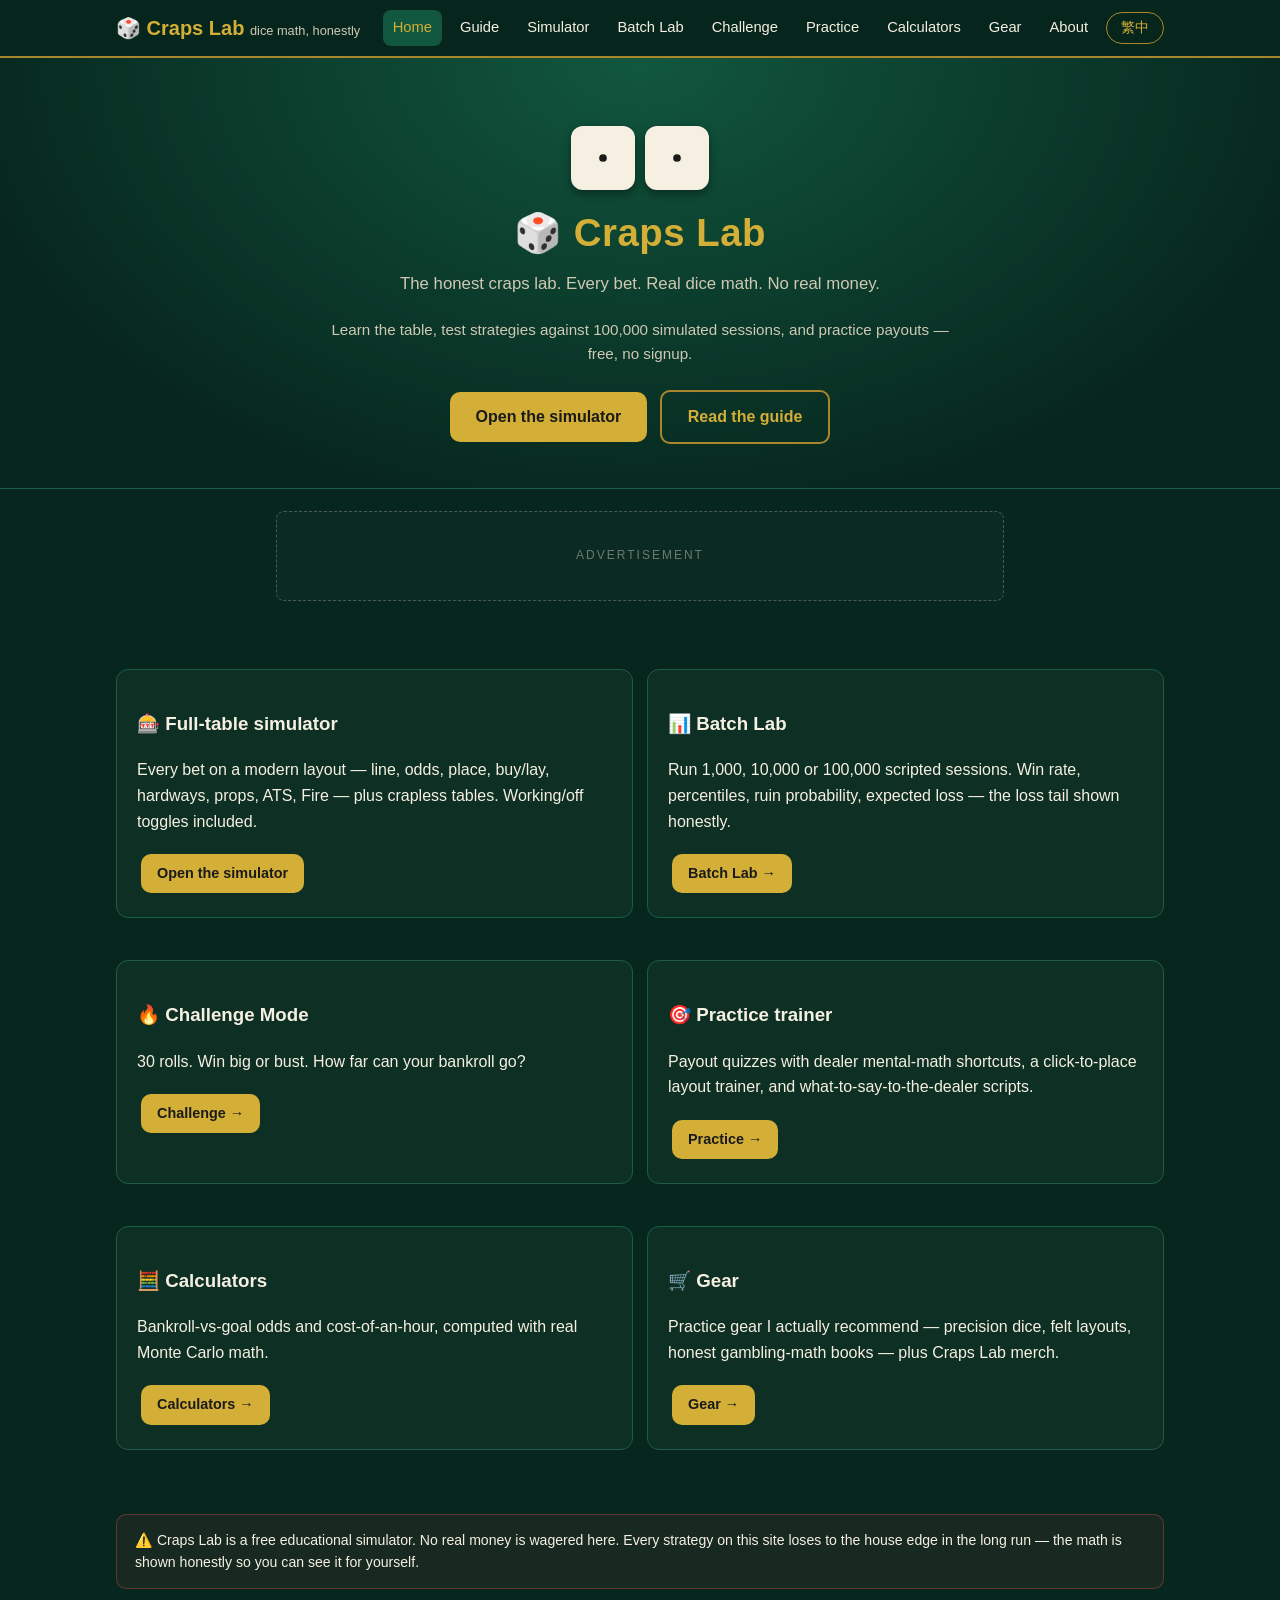
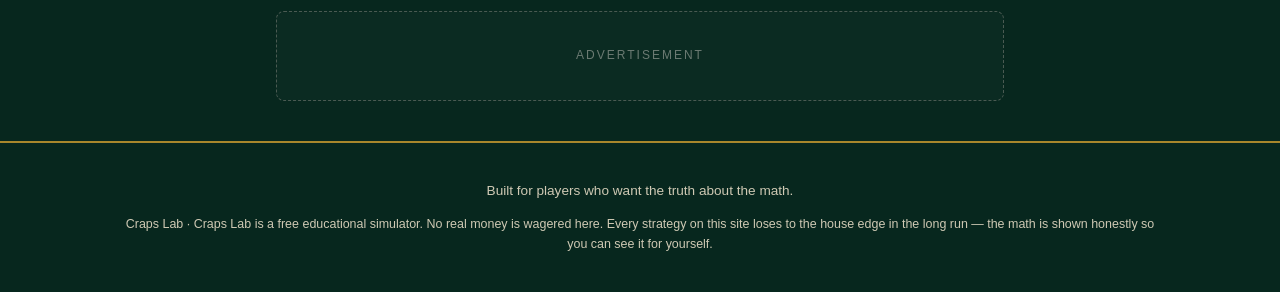
==== index.html @ 1f5f76ff "Craps Lab launch: full simulator + guides + dealer training (bilingual)" ====
<!DOCTYPE html>
<html lang="en">
<head>
<meta charset="utf-8">
<meta name="viewport" content="width=device-width, initial-scale=1">
<title>Craps Lab — The Honest Craps Simulator & Strategy Guide</title>
<meta name="description" content="Free craps simulator with every bet on the table, 100,000-session batch testing, strategy guides, and payout practice. No real money.">
<link rel="stylesheet" href="styles.css">
<script src="i18n.js"></script>
<!-- AdSense: paste verification/auto-ads script here -->
</head>
<body>
<script>document.write(navHTML('index.html'));</script>

<div class="hero">
  <div class="wrap">
    <div class="dice" id="heroDice"></div>
    <h1>🎲 Craps Lab</h1>
    <p class="sub" data-i18n="hero_tag"></p>
    <p class="sub" data-i18n="hero_sub" style="font-size:.95rem"></p>
    <a class="btn" href="simulator.html" data-i18n="cta_sim"></a>
    <a class="btn ghost" href="guide.html" data-i18n="cta_guide"></a>
  </div>
</div>

<div class="wrap">
  <script>document.write(adSlot());</script>

  <section class="block">
    <div class="grid cols2">
      <div class="card">
        <h3>🎰 <span data-i18n="feat_sim_t"></span></h3>
        <p data-i18n="feat_sim_d"></p>
        <a class="btn small" href="simulator.html" data-i18n="cta_sim"></a>
      </div>
      <div class="card">
        <h3>📊 <span data-i18n="feat_batch_t"></span></h3>
        <p data-i18n="feat_batch_d"></p>
        <a class="btn small" href="batch.html">Batch Lab →</a>
      </div>
      <div class="card">
        <h3>🔥 <span data-i18n="feat_chal_t"></span></h3>
        <p data-i18n="feat_chal_d"></p>
        <a class="btn small" href="challenge.html">Challenge →</a>
      </div>
      <div class="card">
        <h3>🎯 <span data-i18n="feat_prac_t"></span></h3>
        <p data-i18n="feat_prac_d"></p>
        <a class="btn small" href="practice.html">Practice →</a>
      </div>
      <div class="card">
        <h3>🧮 <span data-i18n="nav_calc"></span></h3>
        <p>Bankroll-vs-goal odds and cost-of-an-hour, computed with real Monte Carlo math.</p>
        <a class="btn small" href="calculators.html">Calculators →</a>
      </div>
      <div class="card">
        <h3>🛒 <span data-i18n="nav_gear"></span></h3>
        <p data-i18n="feat_gear_d"></p>
        <a class="btn small" href="gear.html">Gear →</a>
      </div>
    </div>
  </section>

  <script>document.write(disclosure());</script>
  <script>document.write(adSlot());</script>
</div>

<script>document.write(footerHTML());</script>
<script>
// hero dice animation
function dieSVG(v){
  const p={1:[50,50],2:[30,30,70,70],3:[30,30,50,50,70,70],4:[30,30,70,30,30,70,70,70],5:[30,30,70,30,50,50,30,70,70,70],6:[30,30,70,30,30,50,70,50,30,70,70,70]}[v];
  let c='';for(let i=0;i<p.length;i+=2)c+=`<circle cx="${p[i]}" cy="${p[i+1]}" r="8" fill="#1a1a1a"/>`;
  return `<svg viewBox="0 0 100 100">${c}</svg>`;
}
const hd=document.getElementById('heroDice');
function heroRoll(){const a=1+Math.floor(Math.random()*6),b=1+Math.floor(Math.random()*6);
  hd.innerHTML=`<div class="die">${dieSVG(a)}</div><div class="die">${dieSVG(b)}</div>`;}
heroRoll();setInterval(heroRoll,1600);
</script>
</body>
</html>
---- styles.css ----
/* Craps Lab — casino felt theme, mobile-first */
:root{
  --felt:#0b3d2e; --felt-dark:#07271e; --felt-light:#11573f;
  --gold:#d4af37; --gold-dim:#a8872c;
  --cream:#f5f0e1; --cream-dim:#cfc9b4;
  --red:#e05252; --green:#4caf7d; --blue:#5aa9e6;
  --card:#0e2f24; --line:#1d5c46;
  --radius:12px;
}
*{box-sizing:border-box}
html{-webkit-text-size-adjust:100%}
body{
  margin:0; background:var(--felt-dark); color:var(--cream);
  font-family:-apple-system,BlinkMacSystemFont,"Segoe UI",Roboto,"Helvetica Neue",Arial,"PingFang TC","Microsoft JhengHei",sans-serif;
  line-height:1.6;
}
a{color:var(--gold)}
.wrap{max-width:1080px;margin:0 auto;padding:0 16px}
/* ---------- header / nav ---------- */
header.site{position:sticky;top:0;z-index:50;background:rgba(7,39,30,.96);border-bottom:2px solid var(--gold-dim);backdrop-filter:blur(4px)}
.nav{display:flex;align-items:center;gap:8px;padding:10px 16px;max-width:1080px;margin:0 auto;flex-wrap:wrap}
.brand{font-weight:800;font-size:1.25rem;color:var(--gold);text-decoration:none;margin-right:auto;white-space:nowrap}
.brand small{color:var(--cream-dim);font-weight:400;font-size:.8rem}
.nav a.nl{color:var(--cream);text-decoration:none;padding:6px 10px;border-radius:8px;font-size:.92rem;white-space:nowrap}
.nav a.nl:hover,.nav a.nl.active{background:var(--felt-light);color:var(--gold)}
.langbtn{background:transparent;border:1px solid var(--gold-dim);color:var(--gold);border-radius:999px;padding:6px 14px;font-size:.85rem;cursor:pointer;white-space:nowrap}
.langbtn:hover{background:var(--gold);color:#1a1a1a}
/* ---------- hero ---------- */
.hero{background:radial-gradient(ellipse at 50% 0%,var(--felt-light),var(--felt-dark) 75%);text-align:center;padding:56px 16px 40px;border-bottom:1px solid var(--line)}
.hero h1{margin:0 0 8px;font-size:2.4rem;color:var(--gold);letter-spacing:.5px}
.hero p.sub{color:var(--cream-dim);max-width:640px;margin:0 auto 20px;font-size:1.05rem}
.btn{display:inline-block;background:var(--gold);color:#1a1a1a;font-weight:700;border:none;border-radius:10px;padding:12px 26px;font-size:1rem;cursor:pointer;text-decoration:none;margin:4px}
.btn:hover{background:#e8c34a}
.btn.ghost{background:transparent;color:var(--gold);border:2px solid var(--gold-dim)}
.btn.ghost:hover{border-color:var(--gold);color:var(--gold)}
.btn.danger{background:var(--red);color:#fff}
.btn.small{padding:8px 16px;font-size:.9rem}
/* ---------- dice ---------- */
.dice{display:inline-flex;gap:10px;justify-content:center;margin:12px 0}
.die{width:64px;height:64px;border-radius:12px;background:var(--cream);color:#1a1a1a;display:flex;align-items:center;justify-content:center;box-shadow:0 4px 10px rgba(0,0,0,.4)}
.die svg{width:48px;height:48px}
/* ---------- cards / sections ---------- */
section.block{padding:32px 0}
h2.sec{color:var(--gold);border-bottom:2px solid var(--line);padding-bottom:8px;margin-top:0}
.card{background:var(--card);border:1px solid var(--line);border-radius:var(--radius);padding:20px;margin:14px 0}
.grid{display:grid;gap:14px}
@media(min-width:720px){.grid.cols2{grid-template-columns:1fr 1fr}.grid.cols3{grid-template-columns:1fr 1fr 1fr}}
.kv{display:flex;justify-content:space-between;padding:6px 0;border-bottom:1px dashed var(--line)}
.kv:last-child{border-bottom:none}
.kv b{color:var(--gold)}
.pos{color:var(--green)} .neg{color:var(--red)}
.pill{display:inline-block;background:var(--felt-light);border:1px solid var(--gold-dim);color:var(--gold);border-radius:999px;padding:2px 12px;font-size:.8rem;margin:2px}
/* ---------- tabs ---------- */
.tabs{display:flex;gap:6px;flex-wrap:wrap;margin:16px 0}
.tab{background:var(--card);border:1px solid var(--line);color:var(--cream);border-radius:10px;padding:10px 16px;cursor:pointer;font-size:.95rem}
.tab:hover{border-color:var(--gold)}
.tab.active{background:var(--gold);color:#1a1a1a;font-weight:700;border-color:var(--gold)}
.tabpane{display:none}
.tabpane.active{display:block;animation:fade .25s}
@keyframes fade{from{opacity:0}to{opacity:1}}
/* ---------- tables ---------- */
table.data{width:100%;border-collapse:collapse;font-size:.92rem;margin:12px 0}
table.data th,table.data td{padding:8px 10px;border-bottom:1px solid var(--line);text-align:left}
table.data th{color:var(--gold);font-weight:700;background:rgba(212,175,55,.06)}
table.data tr:hover td{background:rgba(212,175,55,.04)}
.num{text-align:right;font-variant-numeric:tabular-nums}
/* ---------- forms ---------- */
label.f{display:block;margin:10px 0 4px;color:var(--cream-dim);font-size:.9rem}
input[type=text],input[type=number],select{background:#0a3529;border:1px solid var(--line);color:var(--cream);border-radius:8px;padding:10px 12px;font-size:1rem;width:100%;max-width:320px}
input:focus,select:focus{outline:2px solid var(--gold-dim)}
.rowflex{display:flex;gap:12px;flex-wrap:wrap;align-items:end}
.checkrow{display:flex;align-items:center;gap:8px;margin:8px 0}
.checkrow input{width:auto;accent-color:var(--gold)}
/* ---------- craps layout (simplified) ---------- */
.layout{background:#0d5c3f;border:3px solid #6b4f1d;border-radius:18px;padding:14px;position:relative;min-height:420px;margin:16px 0;user-select:none}
.lz{position:absolute;border:1px dashed rgba(212,175,55,.55);border-radius:8px;color:var(--cream);font-size:.72rem;display:flex;align-items:center;justify-content:center;text-align:center;cursor:pointer;padding:4px;background:rgba(0,0,0,.15)}
.lz:hover{background:rgba(212,175,55,.25)}
.lz .chip{position:absolute;top:-9px;right:-6px;background:var(--gold);color:#1a1a1a;font-size:.62rem;font-weight:700;border-radius:999px;padding:1px 7px}
.lz.off{opacity:.45;border-style:solid}
.lz.off::after{content:"OFF";position:absolute;bottom:2px;font-size:.6rem;color:var(--red);font-weight:700}
/* ---------- log / chart ---------- */
.log{background:#04150f;border:1px solid var(--line);border-radius:8px;padding:12px;height:180px;overflow-y:auto;font-family:ui-monospace,monospace;font-size:.82rem}
.log div{padding:2px 0;border-bottom:1px dotted #123}
canvas.chart{width:100%;height:260px;background:#04150f;border:1px solid var(--line);border-radius:8px}
.stat-grid{display:grid;grid-template-columns:repeat(auto-fit,minmax(140px,1fr));gap:10px;margin:14px 0}
.stat{background:#04150f;border:1px solid var(--line);border-radius:10px;padding:12px;text-align:center}
.stat .v{font-size:1.5rem;font-weight:800;color:var(--gold)}
.stat .l{font-size:.78rem;color:var(--cream-dim)}
.bar{height:10px;background:#123;border-radius:5px;overflow:hidden;margin:6px 0}
.bar i{display:block;height:100%;background:var(--gold)}
/* ---------- ad slots ---------- */
.ad-slot{margin:22px auto;max-width:728px;min-height:90px;border:1px dashed #4a5a52;border-radius:8px;display:flex;align-items:center;justify-content:center;color:#6b7a72;font-size:.75rem;letter-spacing:2px;background:rgba(255,255,255,.02)}
.ad-note{font-size:.78rem;color:#8a968f;text-align:center;max-width:640px;margin:0 auto 8px}
/* ---------- misc ---------- */
footer.site{border-top:2px solid var(--gold-dim);margin-top:40px;padding:24px 16px;text-align:center;color:var(--cream-dim);font-size:.85rem}
.disclosure{background:rgba(224,82,82,.08);border:1px solid rgba(224,82,82,.35);border-radius:10px;padding:14px 18px;font-size:.88rem;margin:18px 0}
.callout{background:rgba(212,175,55,.08);border-left:4px solid var(--gold);padding:12px 16px;border-radius:0 10px 10px 0;margin:14px 0}
details{background:var(--card);border:1px solid var(--line);border-radius:10px;padding:12px 16px;margin:10px 0}
summary{cursor:pointer;font-weight:700;color:var(--gold)}
.quiz-opt{display:block;width:100%;text-align:left;background:var(--card);border:1px solid var(--line);color:var(--cream);border-radius:10px;padding:12px;margin:8px 0;cursor:pointer;font-size:1rem}
.quiz-opt:hover{border-color:var(--gold)}
.quiz-opt.right{border-color:var(--green);background:rgba(76,175,125,.12)}
.quiz-opt.wrong{border-color:var(--red);background:rgba(224,82,82,.12)}
.big{font-size:1.15rem}
.center{text-align:center}
.muted{color:var(--cream-dim)}
.mt{margin-top:18px}
@media(max-width:560px){.hero h1{font-size:1.8rem}.die{width:52px;height:52px}.die svg{width:38px;height:38px}}
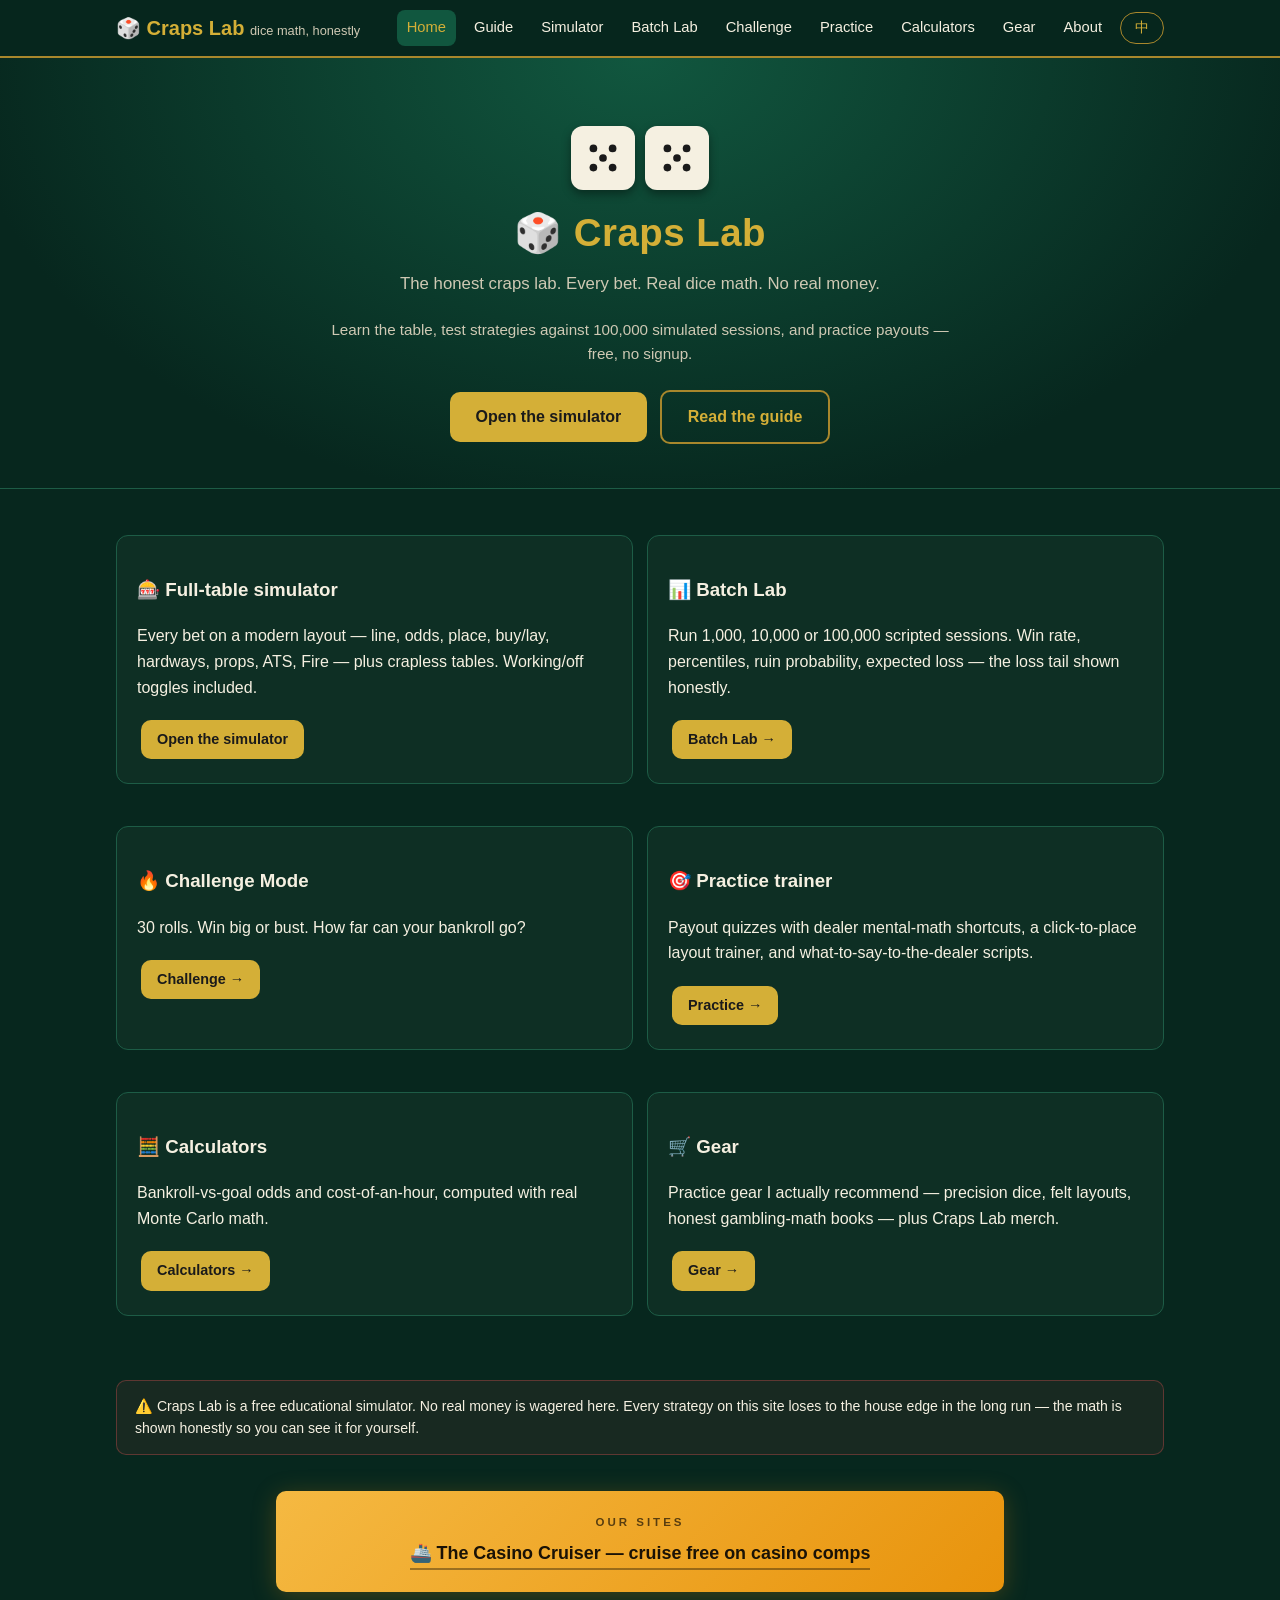
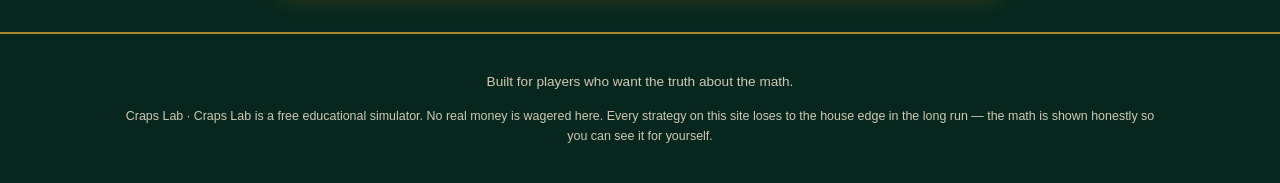
==== commit cc709789: "Move house ads to bottom as visible gold banner; fix black-on-black" ====
--- a/index.html
+++ b/index.html
@@ -24,8 +24,6 @@
 </div>
 
 <div class="wrap">
-  <script>document.write(adSlot());</script>
-
   <section class="block">
     <div class="grid cols2">
       <div class="card">
@@ -62,9 +60,9 @@
   </section>
 
   <script>document.write(disclosure());</script>
-  <script>document.write(adSlot());</script>
-</div>
+  </div>
 
+<script>document.write(adSlot());</script>
 <script>document.write(footerHTML());</script>
 <script>
 // hero dice animation
--- a/styles.css
+++ b/styles.css
@@ -91,6 +91,11 @@
 /* ---------- ad slots ---------- */
 .ad-slot{margin:22px auto;max-width:728px;min-height:90px;border:1px dashed #4a5a52;border-radius:8px;display:flex;align-items:center;justify-content:center;color:#6b7a72;font-size:.75rem;letter-spacing:2px;background:rgba(255,255,255,.02)}
 .ad-note{font-size:.78rem;color:#8a968f;text-align:center;max-width:640px;margin:0 auto 8px}
+/* ---------- house ad: bottom banner, high-visibility ---------- */
+.house-ad{margin:36px auto 8px;max-width:728px;border-radius:10px;background:linear-gradient(135deg,#f5b942,#e8930c);color:#1a1206;padding:22px 26px;text-align:center;box-shadow:0 4px 24px rgba(232,147,12,.25)}
+.house-ad-label{display:block;font-size:.72rem;letter-spacing:3px;text-transform:uppercase;font-weight:700;opacity:.7;margin-bottom:8px}
+.house-ad-link{display:inline-block;font-size:1.12rem;font-weight:800;color:#1a1206;text-decoration:none;border-bottom:2px solid rgba(26,18,6,.4);letter-spacing:normal}
+.house-ad-link:hover{border-bottom-color:#1a1206}
 /* ---------- misc ---------- */
 footer.site{border-top:2px solid var(--gold-dim);margin-top:40px;padding:24px 16px;text-align:center;color:var(--cream-dim);font-size:.85rem}
 .disclosure{background:rgba(224,82,82,.08);border:1px solid rgba(224,82,82,.35);border-radius:10px;padding:14px 18px;font-size:.88rem;margin:18px 0}
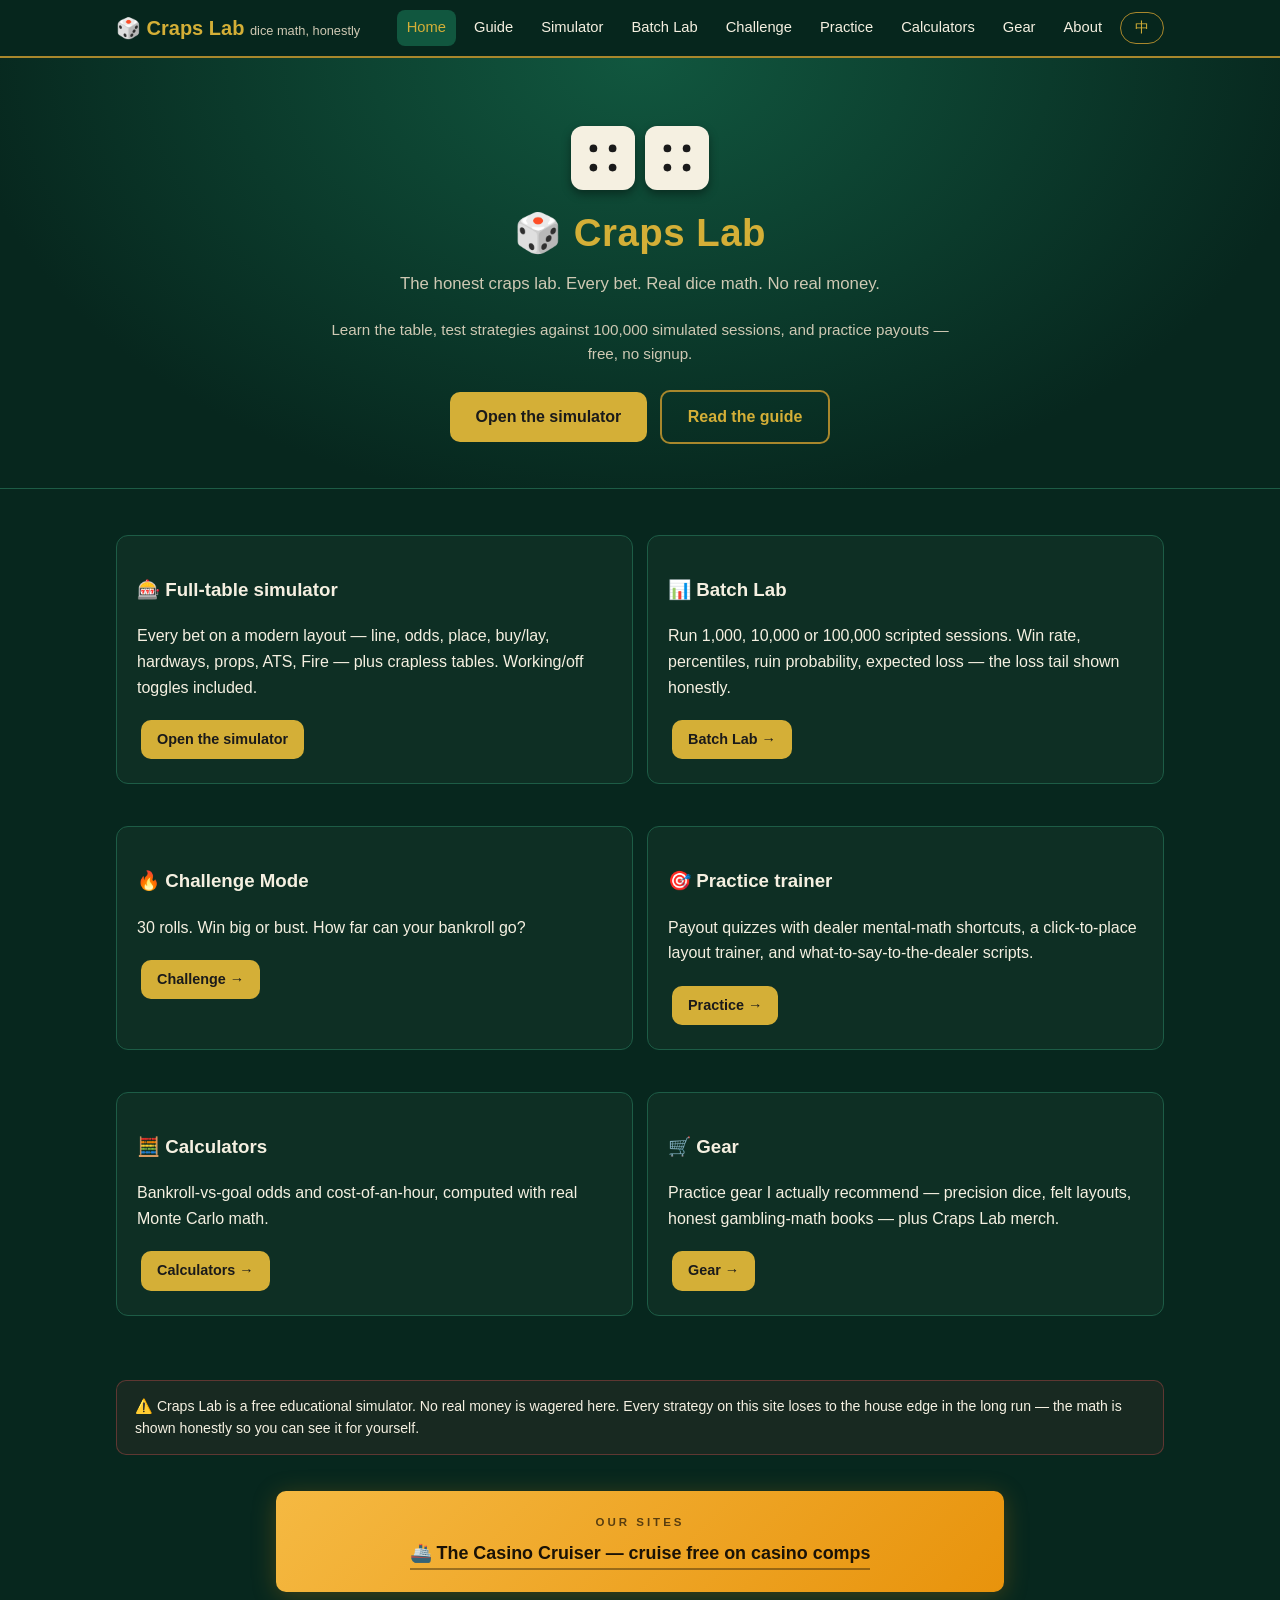
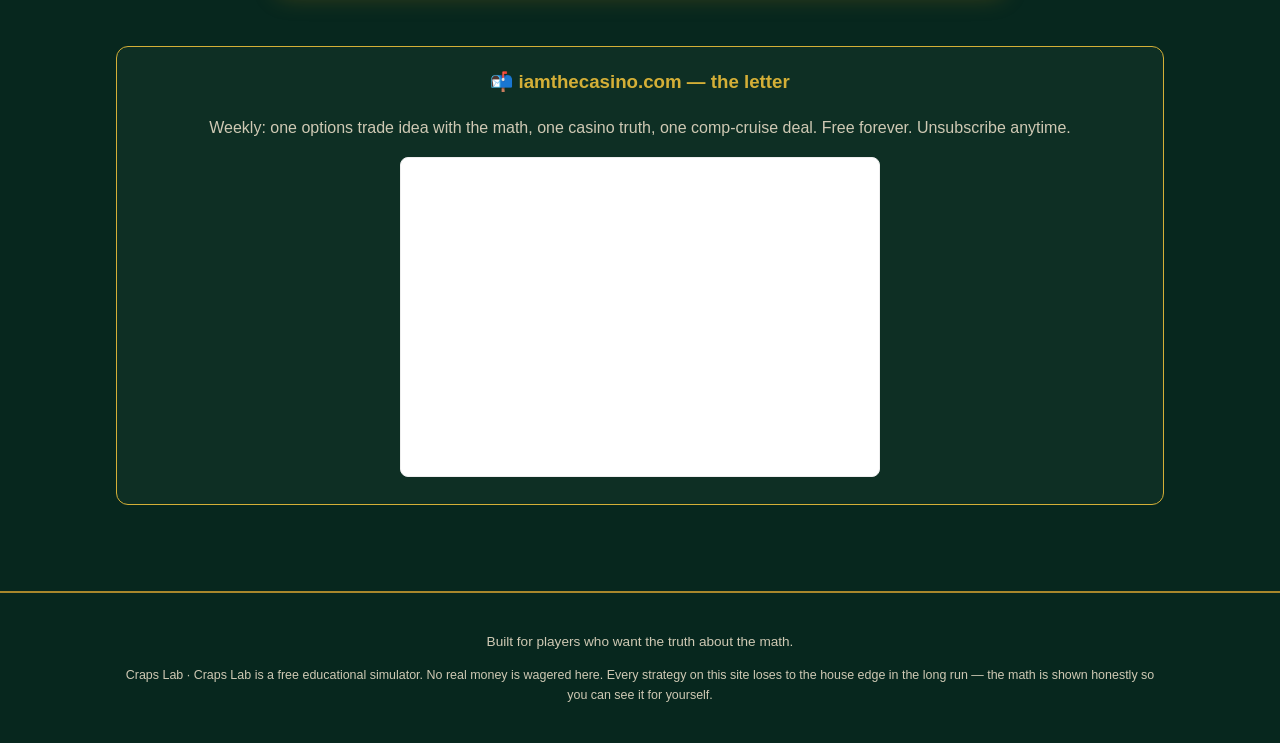
==== commit c645a769: "AdSense verification code" ====
--- a/index.html
+++ b/index.html
@@ -8,6 +8,7 @@
 <link rel="stylesheet" href="styles.css">
 <script src="i18n.js"></script>
 <!-- AdSense: paste verification/auto-ads script here -->
+<script async src="https://pagead2.googlesyndication.com/pagead/js/adsbygoogle.js?client=ca-pub-2871648321226549" crossorigin="anonymous"></script>
 </head>
 <body>
 <script>document.write(navHTML('index.html'));</script>
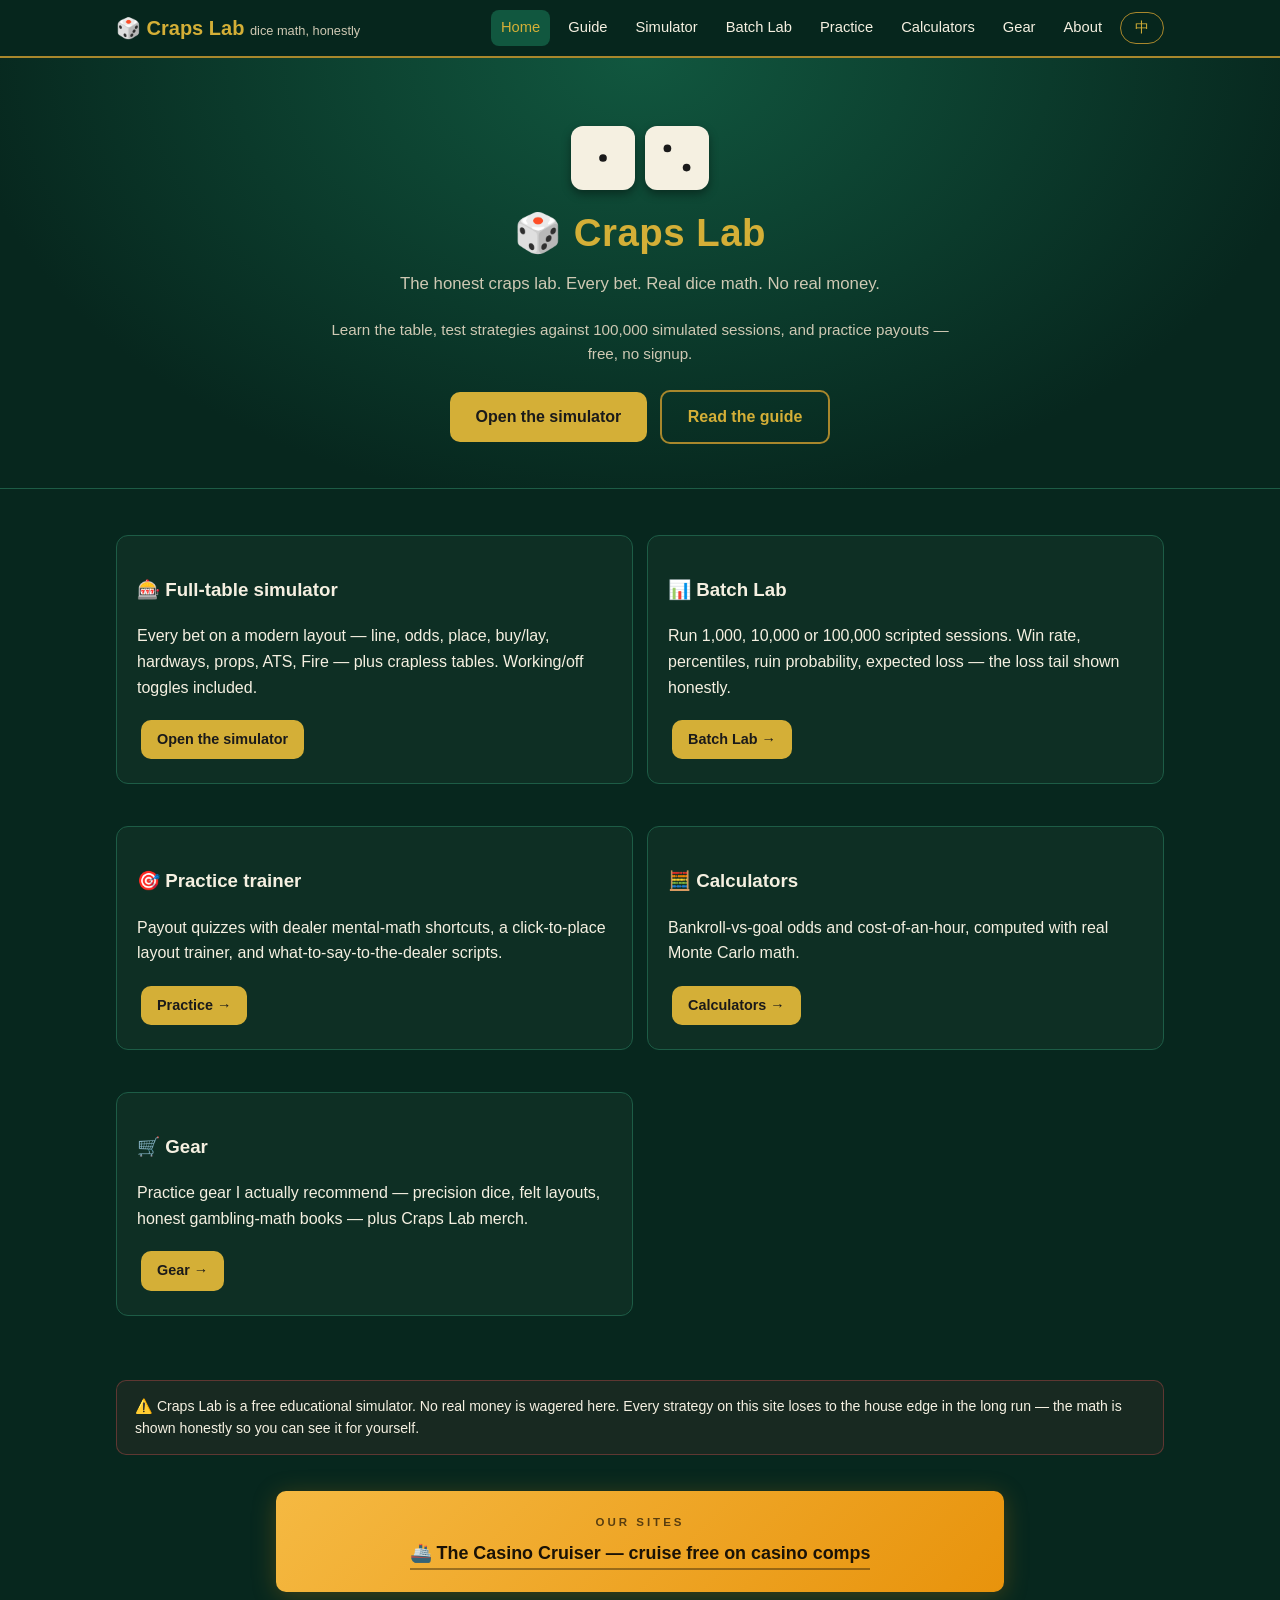
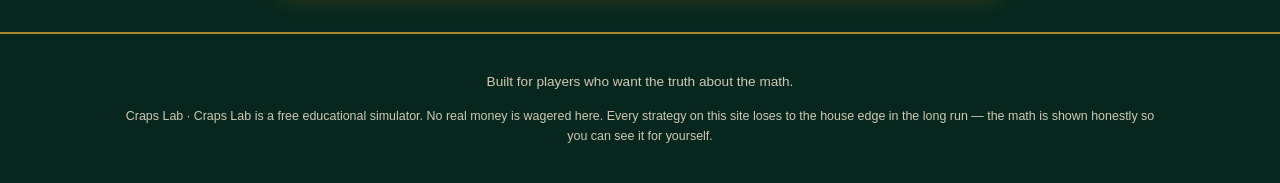
==== commit 823643da: "Remove Challenge from nav and homepage; keep preset selection across New session" ====
--- a/index.html
+++ b/index.html
@@ -38,11 +38,6 @@
         <a class="btn small" href="batch.html">Batch Lab →</a>
       </div>
       <div class="card">
-        <h3>🔥 <span data-i18n="feat_chal_t"></span></h3>
-        <p data-i18n="feat_chal_d"></p>
-        <a class="btn small" href="challenge.html">Challenge →</a>
-      </div>
-      <div class="card">
         <h3>🎯 <span data-i18n="feat_prac_t"></span></h3>
         <p data-i18n="feat_prac_d"></p>
         <a class="btn small" href="practice.html">Practice →</a>
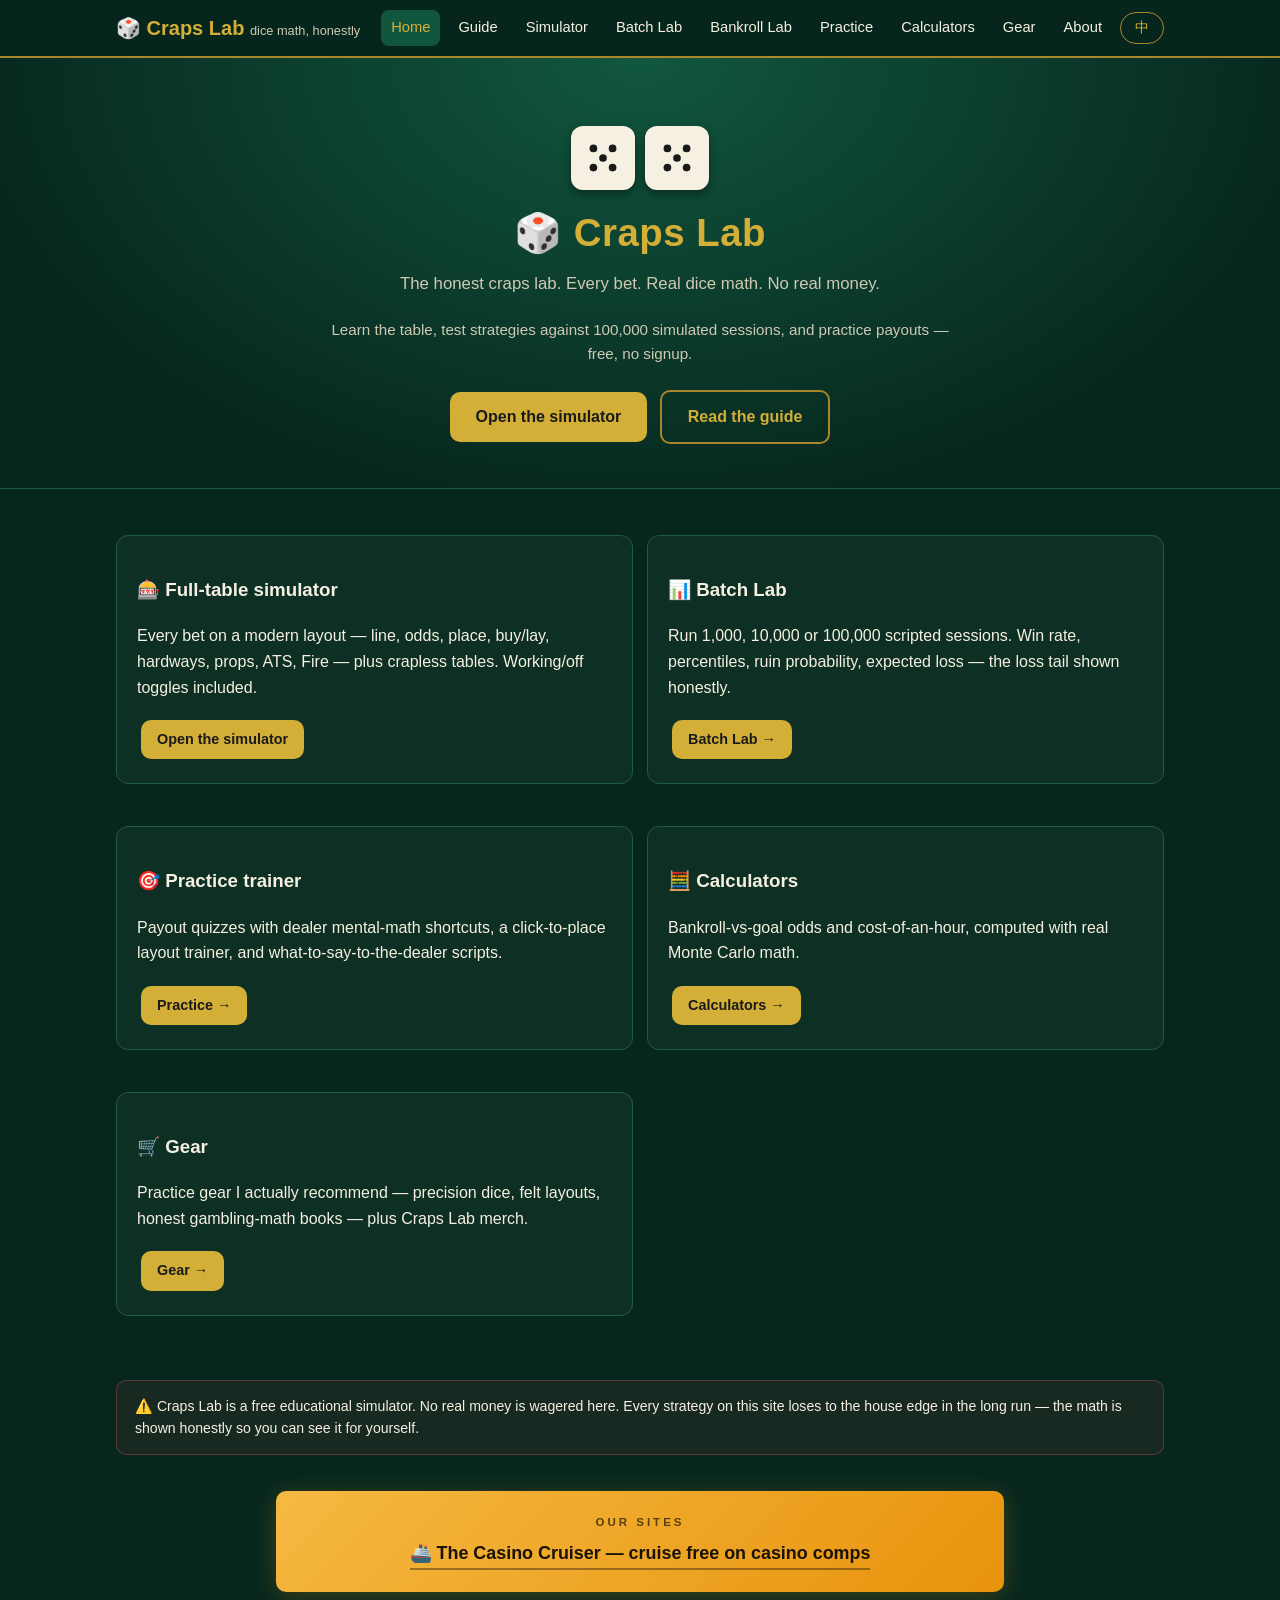
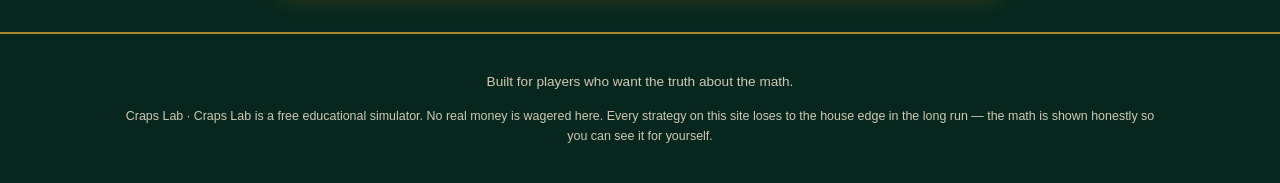
==== commit 93f42e5b: "Add GA4 measurement (Hedgewiz Sites)" ====
--- a/index.html
+++ b/index.html
@@ -1,6 +1,14 @@
 <!DOCTYPE html>
 <html lang="en">
 <head>
+<script async src="https://www.googletagmanager.com/gtag/js?id=G-5MNHHTVX71"></script>
+<script>
+  window.dataLayer = window.dataLayer || [];
+  function gtag(){dataLayer.push(arguments);}
+  gtag('js', new Date());
+  gtag('config', 'G-5MNHHTVX71');
+</script>
+
 <meta charset="utf-8">
 <meta name="viewport" content="width=device-width, initial-scale=1">
 <title>Craps Lab — The Honest Craps Simulator & Strategy Guide</title>
